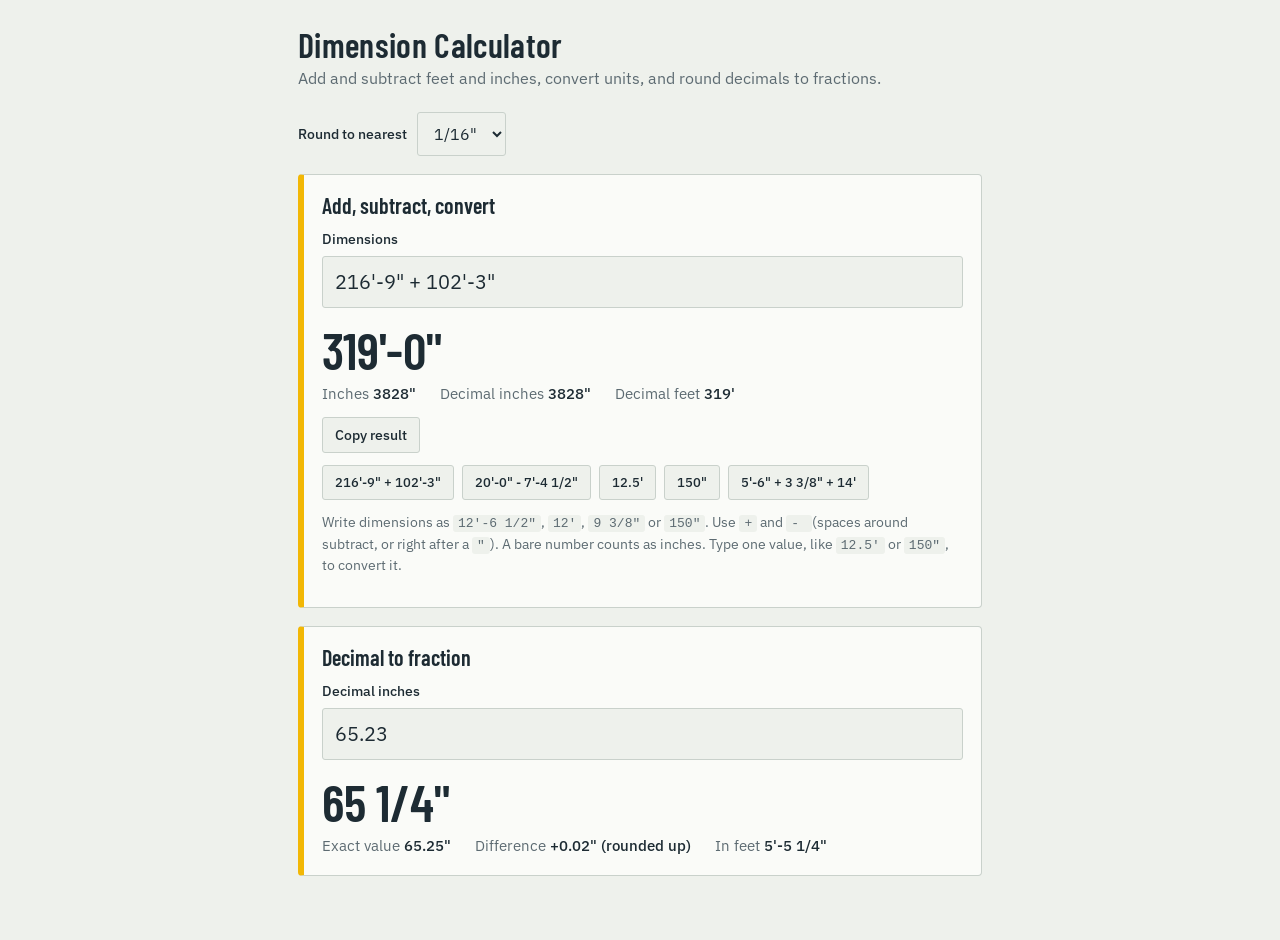
==== dim-calc.html @ 561bd621 "Add files via upload" ====
<!DOCTYPE html>
<html lang="en">
<head>
<meta charset="utf-8">
<meta name="viewport" content="width=device-width, initial-scale=1, viewport-fit=cover">
<title>Dimension Calculator</title>
<link rel="icon" type="image/svg+xml" href="data:image/svg+xml,%3Csvg xmlns='http://www.w3.org/2000/svg' viewBox='0 0 64 64'%3E%3Crect x='4' y='8' width='42' height='42' rx='10' fill='%23f2b705' stroke='%231d2b33' stroke-width='4'/%3E%3Ccircle cx='25' cy='29' r='11' fill='%23fafbf8' stroke='%231d2b33' stroke-width='4'/%3E%3Ccircle cx='25' cy='29' r='3' fill='%231d2b33'/%3E%3Crect x='40' y='38' width='20' height='14' fill='%23f2b705' stroke='%231d2b33' stroke-width='4'/%3E%3Cpath d='M47 38v6M53 38v8' stroke='%231d2b33' stroke-width='3'/%3E%3C/svg%3E">
<link rel="stylesheet" href="https://fonts.googleapis.com/css2?family=Barlow+Condensed:wght@500;600&family=IBM+Plex+Sans:wght@400;500&display=swap">
<style>
:root{box-sizing:border-box;padding-top:env(safe-area-inset-top,0px);padding-bottom:env(safe-area-inset-bottom,0px);
--bg:#eef1ec;--panel:#fafbf8;--ink:#1d2b33;--mute:#5d6b72;--line:#c9d1cb;--accent:#f2b705;--accent-ink:#1d2b33;--blue:#2f6591;--err:#a8321f}
@media (prefers-color-scheme:dark){:root:not([data-theme="light"]){--bg:#141b20;--panel:#1b242a;--ink:#e8ede9;--mute:#93a1a8;--line:#2e3a41;--blue:#7fb2dd;--err:#ff8f7a}}
:root[data-theme="dark"]{--bg:#141b20;--panel:#1b242a;--ink:#e8ede9;--mute:#93a1a8;--line:#2e3a41;--blue:#7fb2dd;--err:#ff8f7a}
html{scroll-padding-top:env(safe-area-inset-top,0px)}
*,*::before,*::after{box-sizing:inherit}
body{margin:0;background:var(--bg);color:var(--ink);font:400 16px/1.5 "IBM Plex Sans",system-ui,sans-serif}
main{max-width:720px;margin:0 auto;padding:28px 18px 48px}
h1{font:600 34px/1 "Barlow Condensed",Impact,sans-serif;letter-spacing:.01em;margin:0 0 4px}
.sub{color:var(--mute);margin:0 0 22px}
.panel{background:var(--panel);border:1px solid var(--line);border-left:6px solid var(--accent);border-radius:4px;padding:18px;margin-bottom:18px}
h2{font:600 22px/1.1 "Barlow Condensed",Impact,sans-serif;margin:0 0 12px}
label{display:block;font-weight:500;font-size:14px;margin-bottom:6px}
input,select{width:100%;font:inherit;font-size:20px;color:var(--ink);background:var(--bg);border:1px solid var(--line);border-radius:3px;padding:10px 12px}
input:focus,select:focus{outline:3px solid var(--blue);outline-offset:1px}
.prec{display:flex;align-items:center;gap:10px;margin-bottom:18px}
.prec label{margin:0;white-space:nowrap}
.prec select{width:auto;font-size:16px}
.result{margin-top:14px}
.big{font:600 52px/1.05 "Barlow Condensed",Impact,sans-serif;word-break:break-word}
.big.err{font-size:18px;font-family:"IBM Plex Sans",sans-serif;font-weight:400;color:var(--err)}
.alt{display:flex;flex-wrap:wrap;gap:6px 24px;color:var(--mute);margin-top:6px;font-size:15px}
.alt b{color:var(--ink);font-weight:500}
.row{display:flex;gap:8px;margin-top:12px;flex-wrap:wrap}
button{font:500 14px "IBM Plex Sans",sans-serif;border:1px solid var(--line);background:var(--bg);color:var(--ink);padding:8px 12px;border-radius:3px;cursor:pointer}
button:hover{border-color:var(--blue)}
button:focus-visible{outline:3px solid var(--blue)}
.hint{font-size:13.5px;color:var(--mute);margin-top:12px}
.hint code{background:var(--bg);padding:1px 5px;border-radius:3px;font-size:13px}
.ex button{font-size:13px}
</style>
</head>
<body>
<main>
<h1>Dimension Calculator</h1>
<p class="sub">Add and subtract feet and inches, convert units, and round decimals to fractions.</p>

<div class="prec"><label for="prec">Round to nearest</label>
<select id="prec"><option value="2">1/2"</option><option value="4">1/4"</option><option value="8">1/8"</option><option value="16" selected>1/16"</option><option value="32">1/32"</option><option value="64">1/64"</option></select></div>

<section class="panel">
<h2>Add, subtract, convert</h2>
<label for="expr">Dimensions</label>
<input id="expr" value="216'-9&quot; + 102'-3&quot;" autocomplete="off" autocapitalize="off" spellcheck="false" inputmode="text">
<div class="result" id="out1" aria-live="polite"></div>
<div class="row ex" id="ex"></div>
<p class="hint">Write dimensions as <code>12'-6 1/2"</code>, <code>12'</code>, <code>9 3/8"</code> or <code>150"</code>. Use <code>+</code> and <code> - </code> (spaces around subtract, or right after a <code>"</code>). A bare number counts as inches. Type one value, like <code>12.5'</code> or <code>150"</code>, to convert it.</p>
</section>

<section class="panel">
<h2>Decimal to fraction</h2>
<label for="dec">Decimal inches</label>
<input id="dec" value="65.23" inputmode="decimal" autocomplete="off">
<div class="result" id="out2" aria-live="polite"></div>
</section>
</main>

<script>
const $=id=>document.getElementById(id);
const gcd=(a,b)=>b?gcd(b,a%b):a;

// Format inches (number) as xxx'-xx 1/16"
function fmtFI(inches,N){
  let units=Math.round(Math.abs(inches)*N), neg=inches<0&&units>0;
  const ft=Math.floor(units/(12*N)); units-=ft*12*N;
  const whole=Math.floor(units/N); let num=units-whole*N, den=N;
  if(num){const g=gcd(num,den);num/=g;den/=g}
  return (neg?"-":"")+ft+"'-"+whole+(num?" "+num+"/"+den:"")+'"';
}
function fmtIn(inches,N){
  let units=Math.round(Math.abs(inches)*N), neg=inches<0&&units>0;
  const whole=Math.floor(units/N); let num=units-whole*N, den=N;
  if(num){const g=gcd(num,den);num/=g;den/=g}
  const s=num?(whole?whole+" "+num+"/"+den:num+"/"+den):String(whole);
  return (neg?"-":"")+s+'"';
}
const trim=(n,d)=>String(+n.toFixed(d));

// Parse a single term into inches
function parseTerm(s){
  s=s.trim().replace(/[”″]/g,'"').replace(/[’′]/g,"'");
  if(!s) throw new Error("Missing a dimension next to an operator.");
  let neg=false; if(s[0]==="-"){neg=true;s=s.slice(1).trim()}
  const m=s.match(/^(?:(\d+(?:\.\d+)?|\.\d+)\s*')?[\s-]*(.*)$/);
  let ft=m[1]?parseFloat(m[1]):0, rest=m[2].replace(/"$/,"").trim(), inch=0;
  if(rest){
    let r=rest.match(/^(\d+(?:\.\d+)?|\.\d+)(?:[\s-]+(\d+)\/(\d+))?$/);
    if(r){inch=parseFloat(r[1]); if(r[2]){ if(+r[3]===0) throw new Error("Fraction has a zero denominator."); inch+=r[2]/r[3]}}
    else{
      r=rest.match(/^(\d+)\/(\d+)$/);
      if(!r) throw new Error('Can\'t read "'+s+'". Try a form like 12\'-6 1/2".');
      if(+r[2]===0) throw new Error("Fraction has a zero denominator.");
      inch=r[1]/r[2];
    }
  } else if(!m[1]) throw new Error("Missing a dimension next to an operator.");
  const v=ft*12+inch; return neg?-v:v;
}

// Split on + and on subtract signs (spaced, or directly after a ")
function evaluate(str){
  const s=str.replace(/[−–]/g,"-").replace(/[”″]/g,'"').replace(/[’′]/g,"'").trim();
  let terms=[],ops=[],cur="";
  for(let i=0;i<s.length;i++){
    const c=s[i], prev=s[i-1], next=s[i+1];
    const isPlus=c==="+";
    const isMinus=c==="-"&&cur.trim()!==""&&(prev==='"'||(/\s/.test(prev||"")&&/\s/.test(next||"")));
    if(isPlus||isMinus){terms.push(cur);ops.push(isPlus?1:-1);cur=""}
    else cur+=c;
  }
  terms.push(cur);
  let total=parseTerm(terms[0]);
  for(let i=1;i<terms.length;i++) total+=ops[i-1]*parseTerm(terms[i]);
  return {total,count:terms.length};
}

function calc1(){
  const N=+$("prec").value, el=$("out1"), str=$("expr").value;
  if(!str.trim()){el.innerHTML="";return}
  try{
    const {total}=evaluate(str);
    el.innerHTML=`<div class="big" id="res">${fmtFI(total,N)}</div>
    <div class="alt"><span>Inches <b>${fmtIn(total,N)}</b></span><span>Decimal inches <b>${trim(total,4)}"</b></span><span>Decimal feet <b>${trim(total/12,4)}'</b></span></div>
    <div class="row"><button id="cp">Copy result</button></div>`;
    $("cp").onclick=e=>{const t=fmtFI(total,N);try{navigator.clipboard.writeText(t)}catch(_){}e.target.textContent="Copied"; setTimeout(()=>e.target.textContent="Copy result",1200)};
  }catch(e){el.innerHTML=`<div class="big err">${e.message}</div>`}
}

function calc2(){
  const N=+$("prec").value, el=$("out2"), v=$("dec").value.trim();
  if(!v){el.innerHTML="";return}
  const x=parseFloat(v);
  if(!isFinite(x)||!/^-?\d*\.?\d+$/.test(v)){el.innerHTML='<div class="big err">Enter a decimal number, like 65.23.</div>';return}
  const r=Math.round(Math.abs(x)*N)/N*Math.sign(x), diff=r-x;
  el.innerHTML=`<div class="big">${fmtIn(x,N)}</div>
  <div class="alt"><span>Exact value <b>${trim(r,5)}"</b></span><span>Difference <b>${diff===0?"none":(diff>0?"+":"")+trim(diff,4)+'" (rounded '+(diff>0?"up":"down")+")"}</b></span><span>In feet <b>${fmtFI(x,N)}</b></span></div>`;
}

const examples=[`216'-9" + 102'-3"`,`20'-0" - 7'-4 1/2"`,`12.5'`,`150"`,`5'-6" + 3 3/8" + 14'`];
examples.forEach(t=>{const b=document.createElement("button");b.textContent=t;b.onclick=()=>{$("expr").value=t;calc1()};$("ex").appendChild(b)});
$("expr").addEventListener("input",calc1);
$("dec").addEventListener("input",calc2);
$("prec").addEventListener("change",()=>{calc1();calc2()});
calc1();calc2();
</script>
</body>
</html>
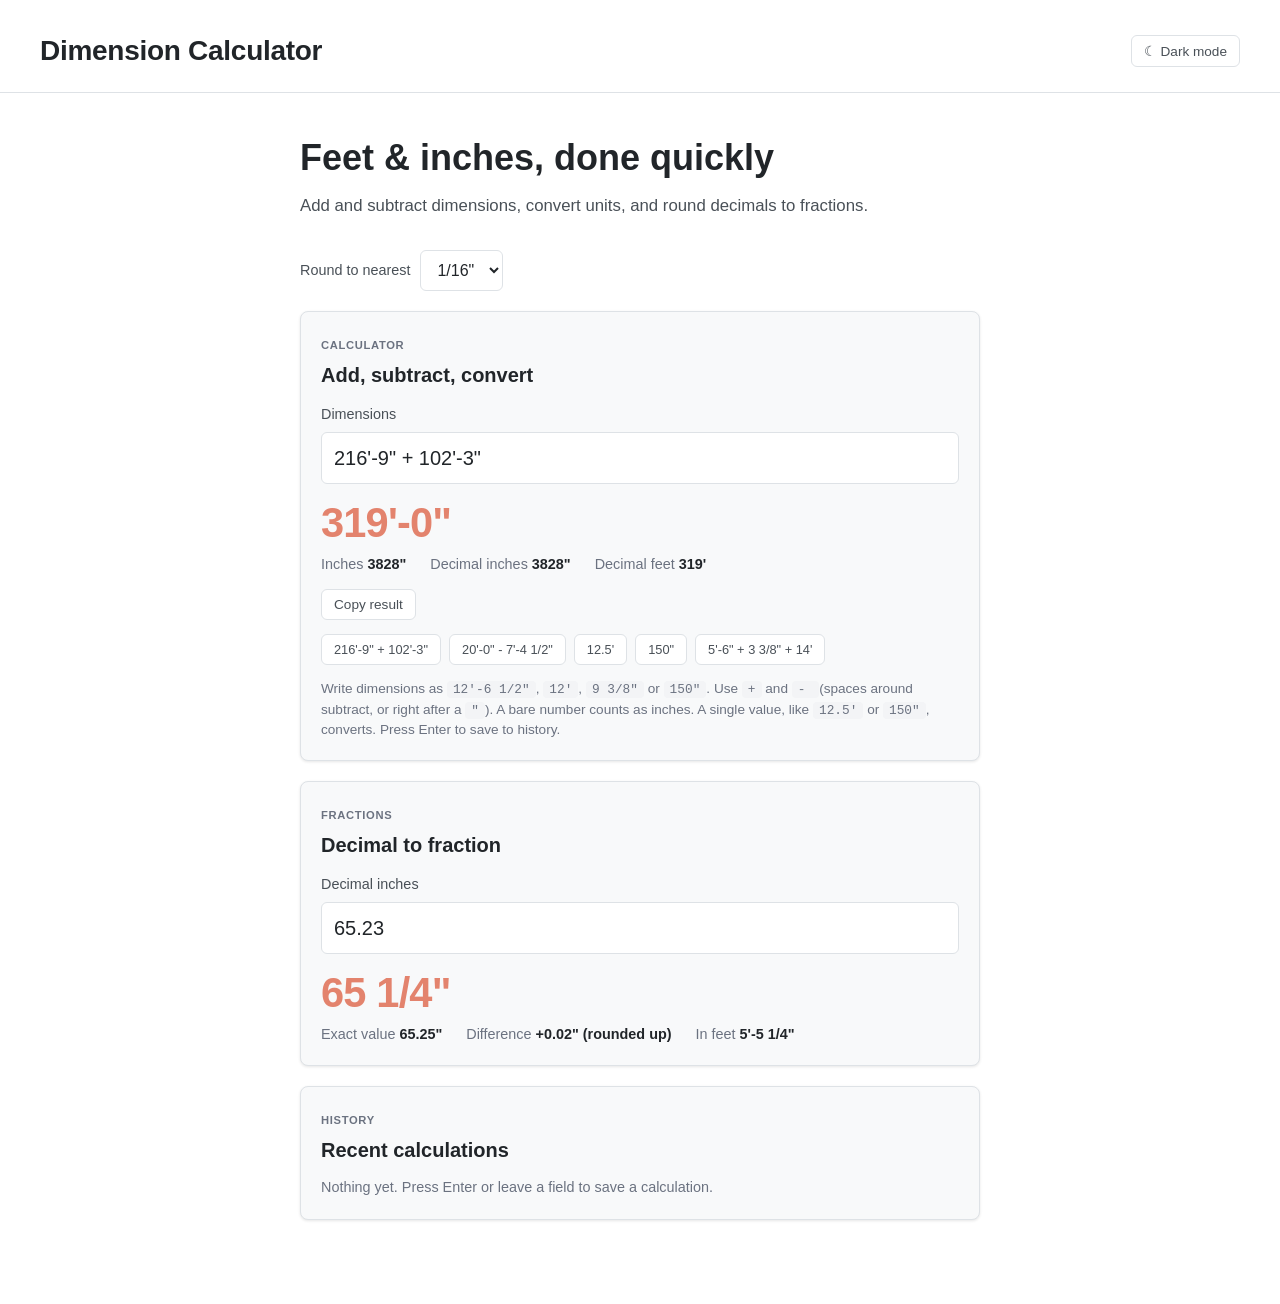
==== commit d4bf76a4: "Add files via upload" ====
--- a/dim-calc.html
+++ b/dim-calc.html
@@ -4,97 +4,115 @@
 <meta charset="utf-8">
 <meta name="viewport" content="width=device-width, initial-scale=1, viewport-fit=cover">
 <title>Dimension Calculator</title>
-<link rel="icon" type="image/svg+xml" href="data:image/svg+xml,%3Csvg xmlns='http://www.w3.org/2000/svg' viewBox='0 0 64 64'%3E%3Crect x='4' y='8' width='42' height='42' rx='10' fill='%23f2b705' stroke='%231d2b33' stroke-width='4'/%3E%3Ccircle cx='25' cy='29' r='11' fill='%23fafbf8' stroke='%231d2b33' stroke-width='4'/%3E%3Ccircle cx='25' cy='29' r='3' fill='%231d2b33'/%3E%3Crect x='40' y='38' width='20' height='14' fill='%23f2b705' stroke='%231d2b33' stroke-width='4'/%3E%3Cpath d='M47 38v6M53 38v8' stroke='%231d2b33' stroke-width='3'/%3E%3C/svg%3E">
-<link rel="stylesheet" href="https://fonts.googleapis.com/css2?family=Barlow+Condensed:wght@500;600&family=IBM+Plex+Sans:wght@400;500&display=swap">
+<link rel="icon" type="image/svg+xml" href="data:image/svg+xml,%3Csvg xmlns='http://www.w3.org/2000/svg' viewBox='0 0 64 64'%3E%3Crect x='4' y='8' width='42' height='42' rx='10' fill='%23E3836D' stroke='%23212529' stroke-width='4'/%3E%3Ccircle cx='25' cy='29' r='11' fill='%23ffffff' stroke='%23212529' stroke-width='4'/%3E%3Ccircle cx='25' cy='29' r='3' fill='%23212529'/%3E%3Crect x='40' y='38' width='20' height='14' fill='%23E3836D' stroke='%23212529' stroke-width='4'/%3E%3Cpath d='M47 38v6M53 38v8' stroke='%23212529' stroke-width='3'/%3E%3C/svg%3E">
 <style>
 :root{box-sizing:border-box;padding-top:env(safe-area-inset-top,0px);padding-bottom:env(safe-area-inset-bottom,0px);
---bg:#eef1ec;--panel:#fafbf8;--ink:#1d2b33;--mute:#5d6b72;--line:#c9d1cb;--accent:#f2b705;--accent-ink:#1d2b33;--blue:#2f6591;--err:#a8321f}
-@media (prefers-color-scheme:dark){:root:not([data-theme="light"]){--bg:#141b20;--panel:#1b242a;--ink:#e8ede9;--mute:#93a1a8;--line:#2e3a41;--blue:#7fb2dd;--err:#ff8f7a}}
-:root[data-theme="dark"]{--bg:#141b20;--panel:#1b242a;--ink:#e8ede9;--mute:#93a1a8;--line:#2e3a41;--blue:#7fb2dd;--err:#ff8f7a}
+--bg-primary:#fff;--bg-secondary:#f8f9fa;--text-primary:#212529;--text-secondary:#495057;--text-muted:#6b7280;--border-color:#dee2e6;--accent-pop:#E3836D;--accent-hover:#c97456;--pill-bg:#f3f4f6;--card-shadow:rgba(0,0,0,.1);--err:#b02a37;
+--step-0:1rem;--step-1:1.25rem;--step-2:1.75rem;--step-3:2.25rem}
+@media (prefers-color-scheme:dark){:root:not([data-theme="light"]){--bg-primary:#16191c;--bg-secondary:#1e2327;--text-primary:#e9ecef;--text-secondary:#c4cacf;--text-muted:#9aa3ab;--border-color:#343b41;--pill-bg:#272d32;--card-shadow:rgba(0,0,0,.5);--err:#ff8f9a}}
+:root[data-theme="dark"]{--bg-primary:#16191c;--bg-secondary:#1e2327;--text-primary:#e9ecef;--text-secondary:#c4cacf;--text-muted:#9aa3ab;--border-color:#343b41;--pill-bg:#272d32;--card-shadow:rgba(0,0,0,.5);--err:#ff8f9a}
 html{scroll-padding-top:env(safe-area-inset-top,0px)}
-*,*::before,*::after{box-sizing:inherit}
-body{margin:0;background:var(--bg);color:var(--ink);font:400 16px/1.5 "IBM Plex Sans",system-ui,sans-serif}
-main{max-width:720px;margin:0 auto;padding:28px 18px 48px}
-h1{font:600 34px/1 "Barlow Condensed",Impact,sans-serif;letter-spacing:.01em;margin:0 0 4px}
-.sub{color:var(--mute);margin:0 0 22px}
-.panel{background:var(--panel);border:1px solid var(--line);border-left:6px solid var(--accent);border-radius:4px;padding:18px;margin-bottom:18px}
-h2{font:600 22px/1.1 "Barlow Condensed",Impact,sans-serif;margin:0 0 12px}
-label{display:block;font-weight:500;font-size:14px;margin-bottom:6px}
-input,select{width:100%;font:inherit;font-size:20px;color:var(--ink);background:var(--bg);border:1px solid var(--line);border-radius:3px;padding:10px 12px}
-input:focus,select:focus{outline:3px solid var(--blue);outline-offset:1px}
-.prec{display:flex;align-items:center;gap:10px;margin-bottom:18px}
+*{box-sizing:border-box}
+body{margin:0;background:var(--bg-primary);color:var(--text-primary);font-family:'Segoe UI',Tahoma,Geneva,Verdana,sans-serif;font-size:var(--step-0);line-height:1.5}
+h1,h2,h3{font-weight:700;margin:0;color:var(--text-primary)}
+.site-header{max-width:1400px;margin:0 auto;padding:30px 40px 20px;border-bottom:1px solid var(--border-color)}
+.site-header{display:flex;align-items:center;justify-content:space-between;gap:12px}
+.site-header .name{font-size:var(--step-2);font-weight:700;letter-spacing:-.01em}
+main{max-width:760px;margin:0 auto;padding:30px 40px 4rem}
+.page-intro{max-width:40rem;margin:.5rem 0 2rem}
+.page-intro h1{font-size:var(--step-3);margin-bottom:.5rem}
+.page-intro p{color:var(--text-secondary);font-size:1.05rem;margin:0}
+.eyebrow{font-size:.7rem;font-weight:600;letter-spacing:.06em;text-transform:uppercase;color:var(--text-muted)}
+.tag{display:inline-block;font-size:.7rem;font-weight:600;letter-spacing:.03em;text-transform:uppercase;color:var(--text-muted);background:var(--pill-bg);padding:3px 10px;border-radius:12px}
+.card{background:var(--bg-secondary);border:1px solid var(--border-color);border-radius:8px;padding:20px;margin-bottom:20px;box-shadow:0 1px 3px var(--card-shadow)}
+.card h2{font-size:var(--step-1);margin:4px 0 14px}
+.head{display:flex;justify-content:space-between;align-items:center;gap:10px}
+label{display:block;font-size:.9rem;font-weight:500;color:var(--text-secondary);margin-bottom:6px}
+input,select{width:100%;font:inherit;font-size:1.25rem;color:var(--text-primary);background:var(--bg-primary);border:1px solid var(--border-color);border-radius:6px;padding:10px 12px}
+input:focus,select:focus,button:focus-visible{outline:2px solid var(--accent-pop);outline-offset:1px}
+.prec{display:flex;align-items:center;gap:10px;margin-bottom:20px}
 .prec label{margin:0;white-space:nowrap}
-.prec select{width:auto;font-size:16px}
-.result{margin-top:14px}
-.big{font:600 52px/1.05 "Barlow Condensed",Impact,sans-serif;word-break:break-word}
-.big.err{font-size:18px;font-family:"IBM Plex Sans",sans-serif;font-weight:400;color:var(--err)}
-.alt{display:flex;flex-wrap:wrap;gap:6px 24px;color:var(--mute);margin-top:6px;font-size:15px}
-.alt b{color:var(--ink);font-weight:500}
-.row{display:flex;gap:8px;margin-top:12px;flex-wrap:wrap}
-button{font:500 14px "IBM Plex Sans",sans-serif;border:1px solid var(--line);background:var(--bg);color:var(--ink);padding:8px 12px;border-radius:3px;cursor:pointer}
-button:hover{border-color:var(--blue)}
-button:focus-visible{outline:3px solid var(--blue)}
-.hint{font-size:13.5px;color:var(--mute);margin-top:12px}
-.hint code{background:var(--bg);padding:1px 5px;border-radius:3px;font-size:13px}
-.ex button{font-size:13px}
+.prec select{width:auto;font-size:1rem}
+.result{margin-top:16px}
+.big{font-size:2.6rem;font-weight:700;line-height:1.1;letter-spacing:-.02em;color:var(--accent-pop);word-break:break-word}
+.big.err{font-size:1rem;font-weight:400;letter-spacing:0;color:var(--err)}
+.alt{display:flex;flex-wrap:wrap;gap:6px 24px;color:var(--text-muted);margin-top:8px;font-size:.9rem}
+.alt b{color:var(--text-primary);font-weight:600}
+.row{display:flex;gap:8px;margin-top:14px;flex-wrap:wrap}
+button{font:500 .85rem 'Segoe UI',Tahoma,sans-serif;border:1px solid var(--border-color);background:var(--bg-primary);color:var(--text-secondary);padding:7px 12px;border-radius:6px;cursor:pointer;transition:color .2s,border-color .2s}
+button:hover{color:var(--accent-pop);border-color:var(--accent-pop)}
+.hint{font-size:.85rem;color:var(--text-muted);margin:14px 0 0}
+.hint code{background:var(--pill-bg);padding:1px 6px;border-radius:4px;font-size:.8rem}
+.ex button{font-size:.8rem}
+#hist{list-style:none;margin:0;padding:0}
+#hist li{display:flex;gap:12px;align-items:center;justify-content:space-between;padding:10px 0;border-top:1px solid var(--border-color)}
+#hist li:first-child{border-top:0}
+#hist .use{flex:1;min-width:0;text-align:left;border:0;background:none;padding:2px 0;font-size:.95rem;color:var(--text-secondary)}
+#hist .use b{display:block;font-size:1.05rem;color:var(--text-primary)}
+#hist .use:hover b{color:var(--accent-pop)}
+.empty{color:var(--text-muted);font-size:.9rem;margin:0}
+@media (max-width:640px){.site-header{padding:20px 20px 16px}main{padding:20px 20px 3rem}.big{font-size:2.1rem}}
 </style>
 </head>
 <body>
+<header class="site-header"><span class="name">Dimension Calculator</span><button id="theme" type="button" aria-label="Switch color theme"></button></header>
 <main>
-<h1>Dimension Calculator</h1>
-<p class="sub">Add and subtract feet and inches, convert units, and round decimals to fractions.</p>
+<div class="page-intro">
+<h1>Feet &amp; inches, done quickly</h1>
+<p>Add and subtract dimensions, convert units, and round decimals to fractions.</p>
+</div>
 
 <div class="prec"><label for="prec">Round to nearest</label>
 <select id="prec"><option value="2">1/2"</option><option value="4">1/4"</option><option value="8">1/8"</option><option value="16" selected>1/16"</option><option value="32">1/32"</option><option value="64">1/64"</option></select></div>
 
-<section class="panel">
+<section class="card">
+<span class="eyebrow">Calculator</span>
 <h2>Add, subtract, convert</h2>
 <label for="expr">Dimensions</label>
-<input id="expr" value="216'-9&quot; + 102'-3&quot;" autocomplete="off" autocapitalize="off" spellcheck="false" inputmode="text">
+<input id="expr" value="216'-9&quot; + 102'-3&quot;" autocomplete="off" autocapitalize="off" spellcheck="false">
 <div class="result" id="out1" aria-live="polite"></div>
 <div class="row ex" id="ex"></div>
-<p class="hint">Write dimensions as <code>12'-6 1/2"</code>, <code>12'</code>, <code>9 3/8"</code> or <code>150"</code>. Use <code>+</code> and <code> - </code> (spaces around subtract, or right after a <code>"</code>). A bare number counts as inches. Type one value, like <code>12.5'</code> or <code>150"</code>, to convert it.</p>
+<p class="hint">Write dimensions as <code>12'-6 1/2"</code>, <code>12'</code>, <code>9 3/8"</code> or <code>150"</code>. Use <code>+</code> and <code> - </code> (spaces around subtract, or right after a <code>"</code>). A bare number counts as inches. A single value, like <code>12.5'</code> or <code>150"</code>, converts. Press Enter to save to history.</p>
 </section>
 
-<section class="panel">
+<section class="card">
+<span class="eyebrow">Fractions</span>
 <h2>Decimal to fraction</h2>
 <label for="dec">Decimal inches</label>
 <input id="dec" value="65.23" inputmode="decimal" autocomplete="off">
 <div class="result" id="out2" aria-live="polite"></div>
 </section>
+
+<section class="card">
+<div class="head"><div><span class="eyebrow">History</span><h2 style="margin-bottom:0">Recent calculations</h2></div><button id="clr" hidden>Clear</button></div>
+<div style="margin-top:12px"><ul id="hist"></ul><p class="empty" id="none">Nothing yet. Press Enter or leave a field to save a calculation.</p></div>
+</section>
 </main>
 
 <script>
 const $=id=>document.getElementById(id);
 const gcd=(a,b)=>b?gcd(b,a%b):a;
-
-// Format inches (number) as xxx'-xx 1/16"
-function fmtFI(inches,N){
-  let units=Math.round(Math.abs(inches)*N), neg=inches<0&&units>0;
-  const ft=Math.floor(units/(12*N)); units-=ft*12*N;
-  const whole=Math.floor(units/N); let num=units-whole*N, den=N;
+function parts(inches,N){
+  let u=Math.round(Math.abs(inches)*N), neg=inches<0&&u>0;
+  const ft=Math.floor(u/(12*N)); const rem=u-ft*12*N;
+  const whole=Math.floor(rem/N); let num=rem-whole*N, den=N;
   if(num){const g=gcd(num,den);num/=g;den/=g}
-  return (neg?"-":"")+ft+"'-"+whole+(num?" "+num+"/"+den:"")+'"';
-}
-function fmtIn(inches,N){
-  let units=Math.round(Math.abs(inches)*N), neg=inches<0&&units>0;
-  const whole=Math.floor(units/N); let num=units-whole*N, den=N;
-  if(num){const g=gcd(num,den);num/=g;den/=g}
-  const s=num?(whole?whole+" "+num+"/"+den:num+"/"+den):String(whole);
-  return (neg?"-":"")+s+'"';
-}
+  return {neg,ft,whole,num,den,totalWhole:ft*12+whole};
+}
+function fmtFI(i,N){const p=parts(i,N);return (p.neg?"-":"")+p.ft+"'-"+p.whole+(p.num?" "+p.num+"/"+p.den:"")+'"'}
+function fmtIn(i,N){const p=parts(i,N),w=p.totalWhole;
+  const s=p.num?(w?w+" "+p.num+"/"+p.den:p.num+"/"+p.den):String(w);return (p.neg?"-":"")+s+'"'}
 const trim=(n,d)=>String(+n.toFixed(d));
 
-// Parse a single term into inches
 function parseTerm(s){
-  s=s.trim().replace(/[”″]/g,'"').replace(/[’′]/g,"'");
+  s=s.trim();
   if(!s) throw new Error("Missing a dimension next to an operator.");
   let neg=false; if(s[0]==="-"){neg=true;s=s.slice(1).trim()}
   const m=s.match(/^(?:(\d+(?:\.\d+)?|\.\d+)\s*')?[\s-]*(.*)$/);
   let ft=m[1]?parseFloat(m[1]):0, rest=m[2].replace(/"$/,"").trim(), inch=0;
   if(rest){
     let r=rest.match(/^(\d+(?:\.\d+)?|\.\d+)(?:[\s-]+(\d+)\/(\d+))?$/);
-    if(r){inch=parseFloat(r[1]); if(r[2]){ if(+r[3]===0) throw new Error("Fraction has a zero denominator."); inch+=r[2]/r[3]}}
+    if(r){inch=parseFloat(r[1]); if(r[2]){if(+r[3]===0)throw new Error("Fraction has a zero denominator.");inch+=r[2]/r[3]}}
     else{
       r=rest.match(/^(\d+)\/(\d+)$/);
       if(!r) throw new Error('Can\'t read "'+s+'". Try a form like 12\'-6 1/2".');
@@ -104,52 +122,84 @@
   } else if(!m[1]) throw new Error("Missing a dimension next to an operator.");
   const v=ft*12+inch; return neg?-v:v;
 }
-
-// Split on + and on subtract signs (spaced, or directly after a ")
 function evaluate(str){
   const s=str.replace(/[−–]/g,"-").replace(/[”″]/g,'"').replace(/[’′]/g,"'").trim();
-  let terms=[],ops=[],cur="";
+  const terms=[],ops=[];let cur="";
   for(let i=0;i<s.length;i++){
-    const c=s[i], prev=s[i-1], next=s[i+1];
-    const isPlus=c==="+";
-    const isMinus=c==="-"&&cur.trim()!==""&&(prev==='"'||(/\s/.test(prev||"")&&/\s/.test(next||"")));
-    if(isPlus||isMinus){terms.push(cur);ops.push(isPlus?1:-1);cur=""}
-    else cur+=c;
+    const c=s[i],prev=s[i-1],next=s[i+1];
+    const plus=c==="+";
+    const minus=c==="-"&&cur.trim()!==""&&(prev==='"'||(/\s/.test(prev||"")&&/\s/.test(next||"")));
+    if(plus||minus){terms.push(cur);ops.push(plus?1:-1);cur=""}else cur+=c;
   }
   terms.push(cur);
-  let total=parseTerm(terms[0]);
-  for(let i=1;i<terms.length;i++) total+=ops[i-1]*parseTerm(terms[i]);
-  return {total,count:terms.length};
-}
-
-function calc1(){
-  const N=+$("prec").value, el=$("out1"), str=$("expr").value;
-  if(!str.trim()){el.innerHTML="";return}
+  let t=parseTerm(terms[0]);
+  for(let i=1;i<terms.length;i++) t+=ops[i-1]*parseTerm(terms[i]);
+  return t;
+}
+
+/* ---------- History ---------- */
+let hist=[];
+try{hist=JSON.parse(localStorage.getItem("dimcalc-hist")||"[]")}catch(e){hist=[]}
+function saveHist(){try{localStorage.setItem("dimcalc-hist",JSON.stringify(hist))}catch(e){}}
+function addHist(kind,input,result){
+  if(hist[0]&&hist[0].kind===kind&&hist[0].input===input&&hist[0].result===result)return;
+  hist.unshift({kind,input,result});hist=hist.slice(0,20);saveHist();renderHist();
+}
+function renderHist(){
+  const ul=$("hist");ul.textContent="";
+  hist.forEach(h=>{
+    const li=document.createElement("li"),b=document.createElement("button");
+    b.className="use";b.title="Load into calculator";
+    const r=document.createElement("b");r.textContent=h.result;
+    b.append(r,h.input);
+    b.onclick=()=>{if(h.kind==="dec"){$("dec").value=h.input;calc2();$("dec").focus()}else{$("expr").value=h.input;calc1();$("expr").focus()}};
+    const tag=document.createElement("span");tag.className="tag";tag.textContent=h.kind==="dec"?"Fraction":"Calc";
+    li.append(b,tag);ul.appendChild(li);
+  });
+  $("none").hidden=hist.length>0;$("clr").hidden=!hist.length;
+}
+$("clr").onclick=()=>{hist=[];saveHist();renderHist()};
+
+/* ---------- Calculator ---------- */
+function calc1(save){
+  const N=+$("prec").value,el=$("out1"),str=$("expr").value;
+  if(!str.trim()){el.textContent="";return}
   try{
-    const {total}=evaluate(str);
-    el.innerHTML=`<div class="big" id="res">${fmtFI(total,N)}</div>
-    <div class="alt"><span>Inches <b>${fmtIn(total,N)}</b></span><span>Decimal inches <b>${trim(total,4)}"</b></span><span>Decimal feet <b>${trim(total/12,4)}'</b></span></div>
-    <div class="row"><button id="cp">Copy result</button></div>`;
-    $("cp").onclick=e=>{const t=fmtFI(total,N);try{navigator.clipboard.writeText(t)}catch(_){}e.target.textContent="Copied"; setTimeout(()=>e.target.textContent="Copy result",1200)};
-  }catch(e){el.innerHTML=`<div class="big err">${e.message}</div>`}
-}
-
-function calc2(){
-  const N=+$("prec").value, el=$("out2"), v=$("dec").value.trim();
-  if(!v){el.innerHTML="";return}
-  const x=parseFloat(v);
-  if(!isFinite(x)||!/^-?\d*\.?\d+$/.test(v)){el.innerHTML='<div class="big err">Enter a decimal number, like 65.23.</div>';return}
-  const r=Math.round(Math.abs(x)*N)/N*Math.sign(x), diff=r-x;
-  el.innerHTML=`<div class="big">${fmtIn(x,N)}</div>
-  <div class="alt"><span>Exact value <b>${trim(r,5)}"</b></span><span>Difference <b>${diff===0?"none":(diff>0?"+":"")+trim(diff,4)+'" (rounded '+(diff>0?"up":"down")+")"}</b></span><span>In feet <b>${fmtFI(x,N)}</b></span></div>`;
-}
-
-const examples=[`216'-9" + 102'-3"`,`20'-0" - 7'-4 1/2"`,`12.5'`,`150"`,`5'-6" + 3 3/8" + 14'`];
-examples.forEach(t=>{const b=document.createElement("button");b.textContent=t;b.onclick=()=>{$("expr").value=t;calc1()};$("ex").appendChild(b)});
-$("expr").addEventListener("input",calc1);
-$("dec").addEventListener("input",calc2);
+    const t=evaluate(str),res=fmtFI(t,N);
+    el.innerHTML=`<div class="big">${res}</div><div class="alt"><span>Inches <b>${fmtIn(t,N)}</b></span><span>Decimal inches <b>${trim(t,4)}"</b></span><span>Decimal feet <b>${trim(t/12,4)}'</b></span></div><div class="row"><button id="cp">Copy result</button></div>`;
+    $("cp").onclick=e=>{try{navigator.clipboard.writeText(res)}catch(_){}e.target.textContent="Copied";setTimeout(()=>e.target.textContent="Copy result",1200)};
+    if(save===true)addHist("calc",str.trim(),res);
+  }catch(e){el.innerHTML=`<div class="big err"></div>`;el.firstChild.textContent=e.message}
+}
+function calc2(save){
+  const N=+$("prec").value,el=$("out2"),v=$("dec").value.trim();
+  if(!v){el.textContent="";return}
+  if(!/^-?(\d+\.?\d*|\.\d+)$/.test(v)){el.innerHTML='<div class="big err">Enter a decimal number, like 65.23.</div>';return}
+  const x=parseFloat(v),r=Math.round(Math.abs(x)*N)/N*Math.sign(x),d=r-x,res=fmtIn(x,N);
+  el.innerHTML=`<div class="big">${res}</div><div class="alt"><span>Exact value <b>${trim(r,5)}"</b></span><span>Difference <b>${d===0?"none":(d>0?"+":"")+trim(d,4)+'" (rounded '+(d>0?"up":"down")+")"}</b></span><span>In feet <b>${fmtFI(x,N)}</b></span></div>`;
+  if(save===true)addHist("dec",v,res);
+}
+
+[`216'-9" + 102'-3"`,`20'-0" - 7'-4 1/2"`,`12.5'`,`150"`,`5'-6" + 3 3/8" + 14'`].forEach(t=>{
+  const b=document.createElement("button");b.textContent=t;b.onclick=()=>{$("expr").value=t;calc1(true)};$("ex").appendChild(b)});
+$("expr").addEventListener("input",()=>calc1());
+$("expr").addEventListener("keydown",e=>{if(e.key==="Enter")calc1(true)});
+$("expr").addEventListener("blur",()=>calc1(true));
+$("dec").addEventListener("input",()=>calc2());
+$("dec").addEventListener("keydown",e=>{if(e.key==="Enter")calc2(true)});
+$("dec").addEventListener("blur",()=>calc2(true));
 $("prec").addEventListener("change",()=>{calc1();calc2()});
-calc1();calc2();
+calc1();calc2();renderHist();
+
+/* ---------- Theme ---------- */
+const mq=window.matchMedia("(prefers-color-scheme: dark)");
+const root=document.documentElement;
+function effective(){return root.dataset.theme||(mq.matches?"dark":"light")}
+function paintTheme(){$("theme").textContent=effective()==="dark"?"\u2600 Light mode":"\u263E Dark mode"}
+try{const t=localStorage.getItem("dimcalc-theme");if(t==="light"||t==="dark")root.dataset.theme=t}catch(e){}
+$("theme").onclick=()=>{const n=effective()==="dark"?"light":"dark";root.dataset.theme=n;try{localStorage.setItem("dimcalc-theme",n)}catch(e){}paintTheme()};
+mq.addEventListener&&mq.addEventListener("change",paintTheme);
+paintTheme();
 </script>
 </body>
 </html>
